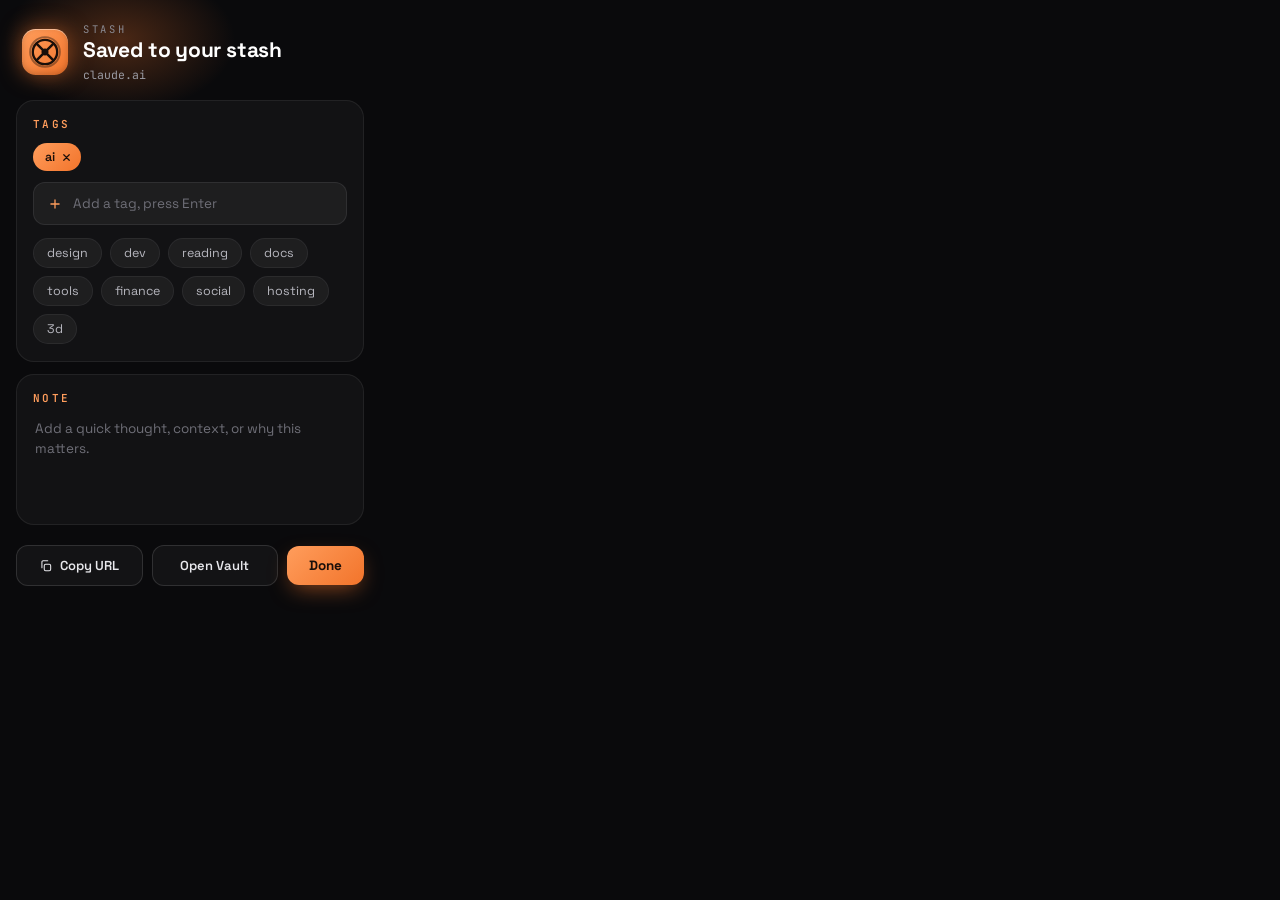
==== stash-extension/popup.html @ 103df117 "Add latest STASH extension and landing page" ====
<!doctype html>
<html lang="en">
<head>
  <meta charset="utf-8">
  <meta name="viewport" content="width=device-width, initial-scale=1">
  <title>Stash this tab</title>
  <link rel="preconnect" href="https://fonts.googleapis.com">
  <link rel="preconnect" href="https://fonts.gstatic.com" crossorigin>
  <link href="https://fonts.googleapis.com/css2?family=Space+Grotesk:wght@400;500;600;700&family=JetBrains+Mono:wght@400;500;600&display=swap" rel="stylesheet">
  <style>
    * { box-sizing: border-box; }
    html, body { margin: 0; padding: 0; }
    body {
      width: 380px;
      background: #0A0A0C;
      color: #F4F2EE;
      font-family: 'Space Grotesk', sans-serif;
      -webkit-font-smoothing: antialiased;
      text-rendering: optimizeLegibility;
    }
    input, textarea { outline: none; border: none; font-family: inherit; background: transparent; color: inherit; resize: none; }
    input::placeholder, textarea::placeholder { color: #6f6f78; }
    .vsi { transition: all .18s ease; }
    .vsi:hover { filter: brightness(1.14); }
    .chip { transition: all .18s ease; }
    .chip:hover { filter: brightness(1.12); transform: translateY(-1px); }
    .btn { transition: transform .18s ease, filter .18s ease, background .18s ease, border-color .18s ease; }
    .btn:hover { filter: brightness(1.08); }
    .btnP:hover { transform: translateY(-1px); }
    .btnG:hover { background: rgba(255,255,255,.07); border-color: rgba(255,255,255,.2); }
    textarea::-webkit-scrollbar { width: 8px; }
    textarea::-webkit-scrollbar-thumb { background: rgba(255,255,255,.12); border-radius: 8px; }
    @keyframes pIn { from { opacity:0; transform:translateY(6px); } to { opacity:1; transform:translateY(0); } }
    @keyframes glow { 0%,100% { opacity:.55; } 50% { opacity:.85; } }
    #root { animation: pIn .24s cubic-bezier(.2,.8,.2,1); }
  </style>
</head>
<body>
  <div id="root"></div>
  <script src="popup.js"></script>
</body>
</html>
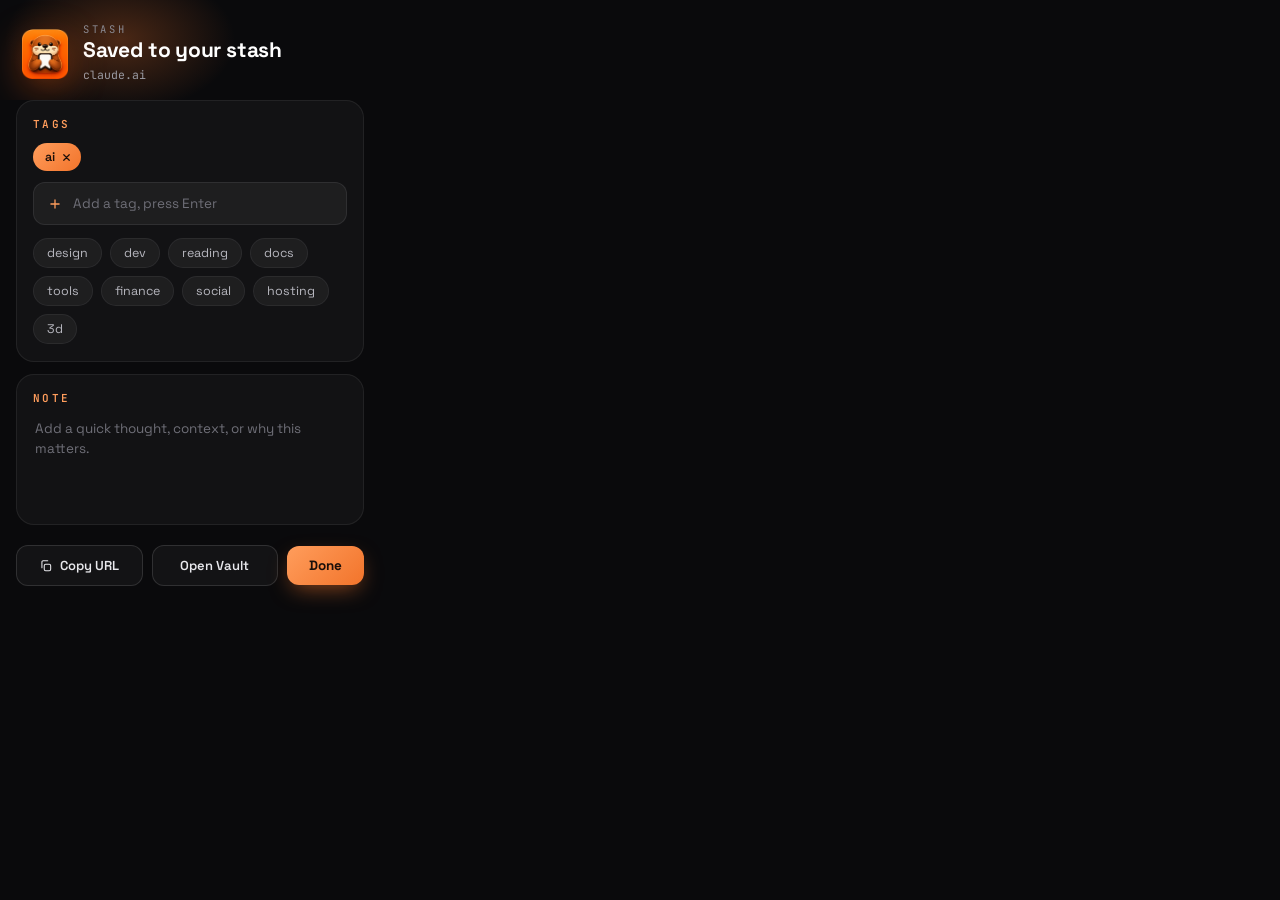
==== commit 345ab612: "Update STASH logo assets" ====
--- a/stash-extension/popup.html
+++ b/stash-extension/popup.html
@@ -4,6 +4,7 @@
   <meta charset="utf-8">
   <meta name="viewport" content="width=device-width, initial-scale=1">
   <title>Stash this tab</title>
+  <link rel="icon" type="image/png" sizes="32x32" href="icons/icon32.png">
   <link rel="preconnect" href="https://fonts.googleapis.com">
   <link rel="preconnect" href="https://fonts.gstatic.com" crossorigin>
   <link href="https://fonts.googleapis.com/css2?family=Space+Grotesk:wght@400;500;600;700&family=JetBrains+Mono:wght@400;500;600&display=swap" rel="stylesheet">
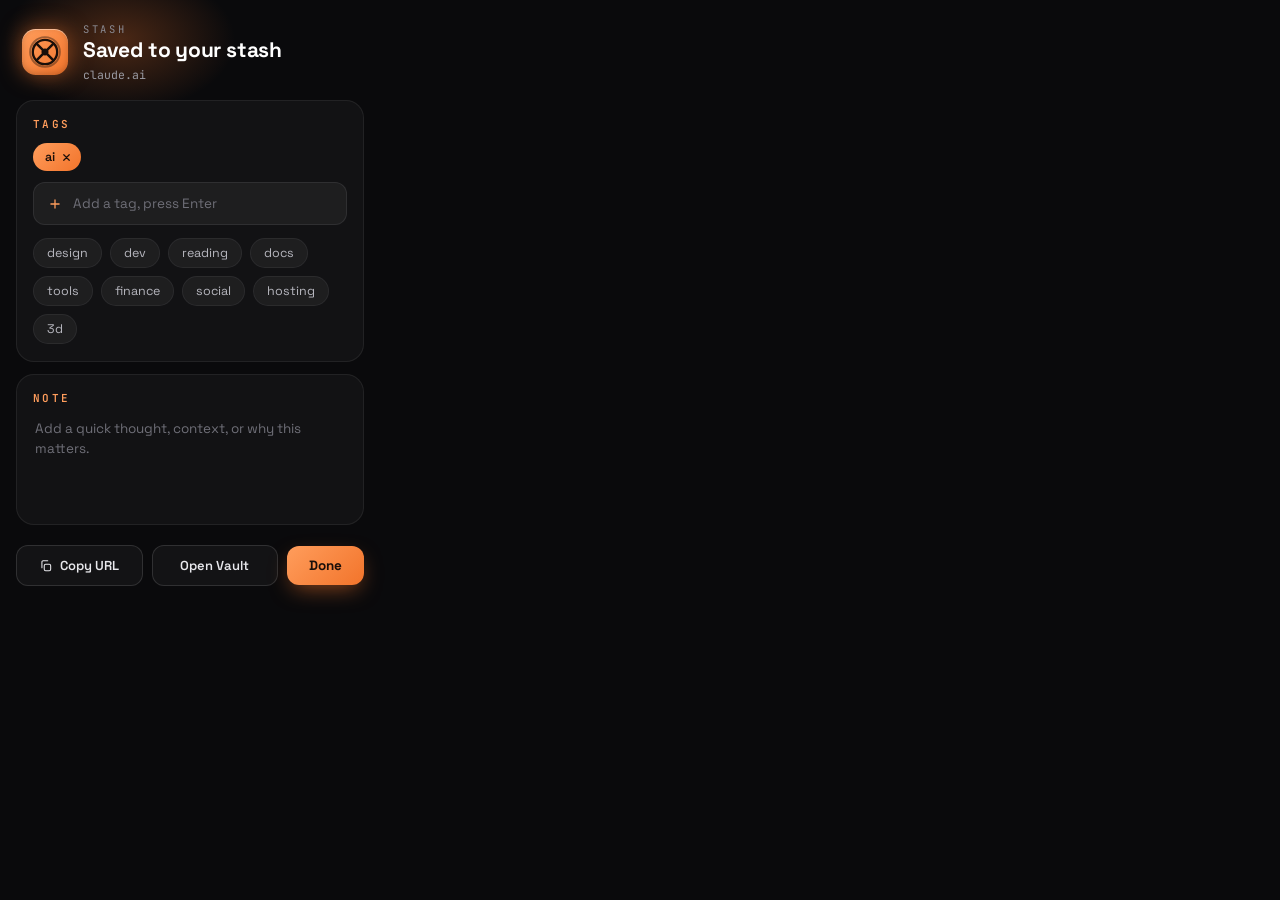
==== commit 44d87f83: "Revert "Update STASH logo assets" This reverts commit 345ab612055f2b03c1e46249522c95b035e8b228." ====
--- a/stash-extension/popup.html
+++ b/stash-extension/popup.html
@@ -4,7 +4,6 @@
   <meta charset="utf-8">
   <meta name="viewport" content="width=device-width, initial-scale=1">
   <title>Stash this tab</title>
-  <link rel="icon" type="image/png" sizes="32x32" href="icons/icon32.png">
   <link rel="preconnect" href="https://fonts.googleapis.com">
   <link rel="preconnect" href="https://fonts.gstatic.com" crossorigin>
   <link href="https://fonts.googleapis.com/css2?family=Space+Grotesk:wght@400;500;600;700&family=JetBrains+Mono:wght@400;500;600&display=swap" rel="stylesheet">
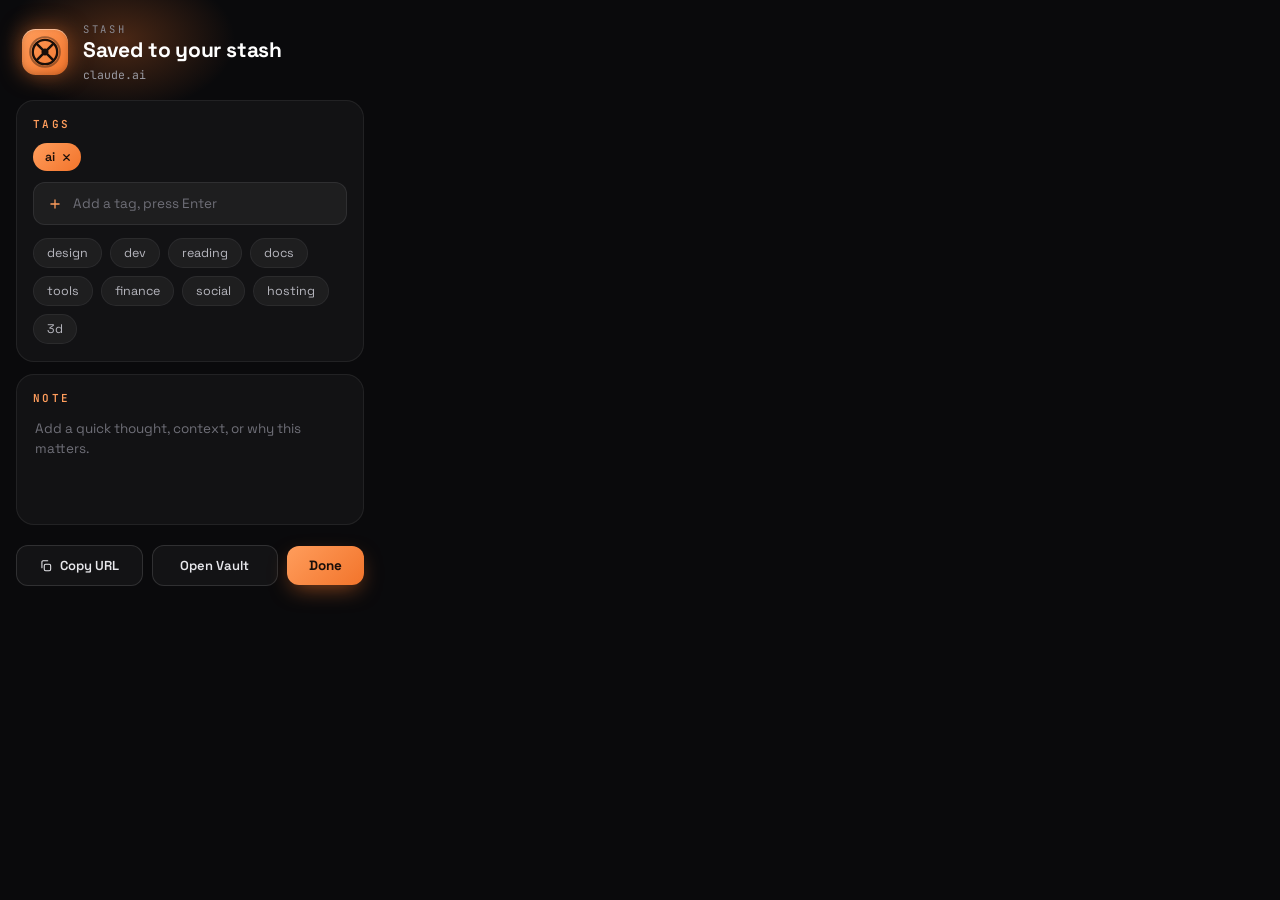
==== commit 0021f1c8: "Prepare extension privacy submission" ====
--- a/stash-extension/popup.html
+++ b/stash-extension/popup.html
@@ -4,9 +4,7 @@
   <meta charset="utf-8">
   <meta name="viewport" content="width=device-width, initial-scale=1">
   <title>Stash this tab</title>
-  <link rel="preconnect" href="https://fonts.googleapis.com">
-  <link rel="preconnect" href="https://fonts.gstatic.com" crossorigin>
-  <link href="https://fonts.googleapis.com/css2?family=Space+Grotesk:wght@400;500;600;700&family=JetBrains+Mono:wght@400;500;600&display=swap" rel="stylesheet">
+  <link rel="stylesheet" href="fonts/fonts.css">
   <style>
     * { box-sizing: border-box; }
     html, body { margin: 0; padding: 0; }
--- a/stash-extension/fonts/fonts.css
+++ b/stash-extension/fonts/fonts.css
@@ -0,0 +1,55 @@
+@font-face {
+  font-family: 'Space Grotesk';
+  font-style: normal;
+  font-weight: 400;
+  font-display: swap;
+  src: url('./space-grotesk-400.ttf') format('truetype');
+}
+
+@font-face {
+  font-family: 'Space Grotesk';
+  font-style: normal;
+  font-weight: 500;
+  font-display: swap;
+  src: url('./space-grotesk-500.ttf') format('truetype');
+}
+
+@font-face {
+  font-family: 'Space Grotesk';
+  font-style: normal;
+  font-weight: 600;
+  font-display: swap;
+  src: url('./space-grotesk-600.ttf') format('truetype');
+}
+
+@font-face {
+  font-family: 'Space Grotesk';
+  font-style: normal;
+  font-weight: 700;
+  font-display: swap;
+  src: url('./space-grotesk-700.ttf') format('truetype');
+}
+
+@font-face {
+  font-family: 'JetBrains Mono';
+  font-style: normal;
+  font-weight: 400;
+  font-display: swap;
+  src: url('./jetbrains-mono-400.ttf') format('truetype');
+}
+
+@font-face {
+  font-family: 'JetBrains Mono';
+  font-style: normal;
+  font-weight: 500;
+  font-display: swap;
+  src: url('./jetbrains-mono-500.ttf') format('truetype');
+}
+
+@font-face {
+  font-family: 'JetBrains Mono';
+  font-style: normal;
+  font-weight: 600;
+  font-display: swap;
+  src: url('./jetbrains-mono-600.ttf') format('truetype');
+}
